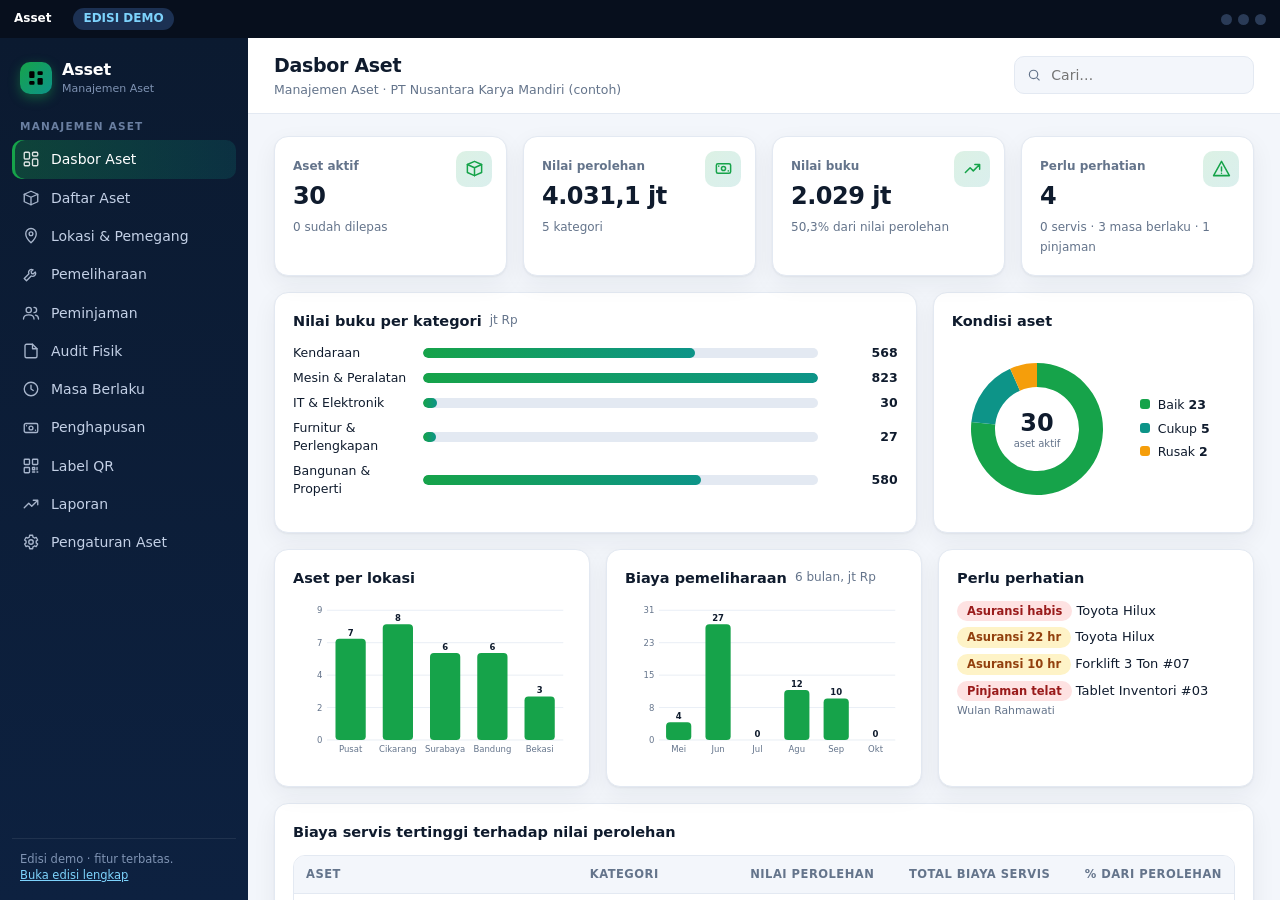
==== demo-app/aset/index.html @ 4419e05c "Landing: Asset sebagai aplikasi kelima, paket 5 aplikasi Rp450.000 Co-Authored-By: Claude Sonnet 5.5" ====
<!doctype html><html lang="id"><head><meta charset="utf-8"><title>Asset</title><meta name="viewport" content="width=device-width,initial-scale=1"><link rel="stylesheet" href="style.css"><style>:root{--brand:#16a34a;--brand2:#0d9488}</style></head><body>
<div class="app"><div class="titlebar"><b id="tt">Asset</b><span class="lic" id="lic"></span><span class="dots"><i></i><i></i><i></i></span></div>
<aside class="side"><div class="brand"><i></i><div>Asset<small>Manajemen Aset</small></div></div><div id="nav"></div><div class="foot" id="ft"></div></aside>
<main class="main"><header class="top"><div><h1 id="h1"></h1><div class="crumb" id="cr"></div></div><span class="sp"></span><label class="search"><svg viewBox="0 0 24 24"><circle cx="11" cy="11" r="7"/><path d="M21 21l-4.3-4.3"/></svg><input id="q" placeholder="Cari…"></label></header><div class="content" id="ct"></div></main></div>
<script src="core.js"></script><script src="qr.js"></script><script src="asset.js"></script><script src="docs.js"></script><script src="app.js"></script></body></html>
---- demo-app/aset/style.css ----
:root{--bg:#f3f6fb;--panel:#fff;--ink:#0f1b2d;--mute:#64748b;--line:#e3e9f2;--side:#0b1a30;--side2:#12284a;--brand:#0ea5a4;--brand2:#2563eb;--ok:#16a34a;--warn:#d97706;--bad:#dc2626;--shadow:0 1px 2px rgba(15,27,45,.05),0 8px 24px rgba(15,27,45,.06);--r:14px}
[data-theme=dark]{--bg:#0a1322;--panel:#111e33;--ink:#e6edf7;--mute:#8da0bd;--line:#1f3250;--shadow:0 1px 2px rgba(0,0,0,.3),0 8px 24px rgba(0,0,0,.25)}
*{box-sizing:border-box}html,body{height:100%;margin:0}
body{font:14px/1.45 "Segoe UI",Inter,system-ui,-apple-system,Roboto,Arial,sans-serif;background:var(--bg);color:var(--ink);overflow:hidden}
button,input,select,textarea{font:inherit;color:inherit}
.app{display:grid;grid-template-columns:248px 1fr;grid-template-rows:38px 1fr;height:100vh}
.titlebar{grid-column:1/3;background:#070f1d;color:#9fb1cc;display:flex;align-items:center;gap:10px;padding:0 14px;font-size:12px;-webkit-app-region:drag;user-select:none}
.titlebar b{color:#fff;font-weight:600}.titlebar .dots{display:flex;gap:6px;margin-left:auto}.titlebar .dots i{width:11px;height:11px;border-radius:50%;background:#2a3b57}
.titlebar .lic{margin-left:12px;padding:2px 10px;border-radius:999px;background:#1c3153;color:#7dd3fc;font-weight:600}.titlebar .lic.full{background:#064e3b;color:#6ee7b7}
.side{background:linear-gradient(180deg,var(--side),#0d2140);color:#c3d0e6;display:flex;flex-direction:column;padding:16px 12px;overflow:auto}
.brand{display:flex;gap:10px;align-items:center;padding:4px 8px 18px;color:#fff;font-weight:700;font-size:16px;letter-spacing:-.2px}
.brand i{width:32px;height:32px;border-radius:10px;background:linear-gradient(135deg,var(--brand),var(--brand2));display:grid;place-items:center;color:#fff;box-shadow:0 4px 12px color-mix(in srgb,var(--brand) 45%,transparent)}.brand i svg{width:18px;height:18px}
.brand small{display:block;font-weight:500;font-size:11px;color:#7f93b3;letter-spacing:0}
.mod{margin:4px 0 14px}.mod h6{margin:0 8px 6px;font-size:10.5px;letter-spacing:1.2px;text-transform:uppercase;color:#6a7fa1}
.nav{display:flex;align-items:center;gap:11px;width:100%;padding:9px 10px;border-radius:10px;border:0;background:transparent;color:#c3d0e6;cursor:pointer;text-align:left;font-weight:500}
.nav svg{width:18px;height:18px;flex:none;stroke:currentColor;fill:none;stroke-width:1.8;stroke-linecap:round;stroke-linejoin:round;opacity:.85}
.nav:hover{background:rgba(255,255,255,.06)}.nav.on{background:linear-gradient(90deg,color-mix(in srgb,var(--brand) 30%,transparent),color-mix(in srgb,var(--brand2) 18%,transparent));color:#fff;box-shadow:inset 3px 0 0 var(--brand)}
.nav .bd{margin-left:auto;background:var(--brand);color:#04201f;font-size:11px;font-weight:700;border-radius:999px;padding:1px 8px}
.nav.soon{opacity:.45;cursor:default}.nav.soon:hover{background:transparent}
.side .foot{margin-top:auto;padding:12px 8px 0;font-size:11.5px;color:#7f93b3;border-top:1px solid rgba(255,255,255,.08)}
.main{display:flex;flex-direction:column;min-width:0;overflow:hidden}
.top{display:flex;align-items:center;gap:14px;padding:14px 26px;background:var(--panel);border-bottom:1px solid var(--line)}
.top h1{font-size:19px;margin:0;letter-spacing:-.3px}.top .crumb{color:var(--mute);font-size:12.5px;margin-top:1px}
.top .sp{flex:1}.search{display:flex;align-items:center;gap:8px;background:var(--bg);border:1px solid var(--line);border-radius:10px;padding:7px 12px;min-width:240px}
.search input{border:0;background:transparent;outline:0;width:100%}.search svg{width:16px;height:16px;stroke:var(--mute);fill:none;stroke-width:2}
.content{flex:1;overflow:auto;padding:22px 26px 40px}
.btn{display:inline-flex;align-items:center;gap:7px;padding:8px 14px;border-radius:10px;border:1px solid var(--line);background:var(--panel);cursor:pointer;font-weight:600;font-size:13px}
.btn:hover{border-color:var(--brand)}.btn.pri{background:linear-gradient(135deg,var(--brand),var(--brand2));color:#fff;border:0}.btn.pri:hover{filter:brightness(1.07)}
.btn.sm{padding:5px 10px;font-size:12px}.btn.dng{color:var(--bad)}.btn.lk::after{content:"";width:11px;height:11px;background:currentColor;opacity:.6;-webkit-mask:url("data:image/svg+xml,%3Csvg xmlns='http://www.w3.org/2000/svg' viewBox='0 0 24 24'%3E%3Cpath d='M7 10V7a5 5 0 0 1 10 0v3h1a1 1 0 0 1 1 1v9a1 1 0 0 1-1 1H6a1 1 0 0 1-1-1v-9a1 1 0 0 1 1-1z'/%3E%3C/svg%3E") center/contain no-repeat;mask:url("data:image/svg+xml,%3Csvg xmlns='http://www.w3.org/2000/svg' viewBox='0 0 24 24'%3E%3Cpath d='M7 10V7a5 5 0 0 1 10 0v3h1a1 1 0 0 1 1 1v9a1 1 0 0 1-1 1H6a1 1 0 0 1-1-1v-9a1 1 0 0 1 1-1z'/%3E%3C/svg%3E") center/contain no-repeat}
.card{background:var(--panel);border:1px solid var(--line);border-radius:var(--r);box-shadow:var(--shadow);padding:18px}
.card h3{margin:0 0 12px;font-size:14.5px;display:flex;align-items:center;gap:8px}.card h3 small{font-weight:500;color:var(--mute)}
.grid{display:grid;gap:16px}.g2{grid-template-columns:repeat(2,1fr)}.g3{grid-template-columns:repeat(3,1fr)}.g4{grid-template-columns:repeat(4,1fr)}.g32{grid-template-columns:2fr 1fr}
.kpi{position:relative;overflow:hidden}.kpi small{color:var(--mute);font-weight:600;font-size:12px}.kpi b{display:block;font-size:24px;letter-spacing:-.5px;margin:4px 0 2px}.kpi .d{font-size:12px;color:var(--mute)}
.kpi .ico{position:absolute;right:14px;top:14px;width:36px;height:36px;border-radius:10px;display:grid;place-items:center;background:linear-gradient(135deg,color-mix(in srgb,var(--brand) 15%,transparent),color-mix(in srgb,var(--brand2) 15%,transparent));color:var(--brand)}
.kpi .ico svg{width:19px;height:19px;stroke:currentColor;fill:none;stroke-width:1.9;stroke-linecap:round;stroke-linejoin:round}
.tools{display:flex;gap:10px;align-items:center;flex-wrap:wrap;margin-bottom:14px}.tools .sp{flex:1}
.inp,.sel{padding:8px 11px;border:1px solid var(--line);border-radius:10px;background:var(--panel);outline:0;min-width:0}.inp:focus,.sel:focus{border-color:var(--brand);box-shadow:0 0 0 3px color-mix(in srgb,var(--brand) 15%,transparent)}
.tbl{overflow:auto;border:1px solid var(--line);border-radius:12px;background:var(--panel)}
table{border-collapse:collapse;width:100%;font-size:13px}th{position:sticky;top:0;background:var(--bg);text-align:left;font-size:11.5px;text-transform:uppercase;letter-spacing:.5px;color:var(--mute);padding:10px 12px;border-bottom:1px solid var(--line);white-space:nowrap;cursor:pointer;user-select:none}
td{padding:9px 12px;border-bottom:1px solid var(--line);white-space:nowrap}tr:hover td{background:rgba(14,165,164,.05)}td.n,th.n{text-align:right;font-variant-numeric:tabular-nums}
tr.clk{cursor:pointer}tfoot td{font-weight:700;background:var(--bg)}
.pill{display:inline-block;padding:2px 10px;border-radius:999px;font-size:11.5px;font-weight:700}.p-ok{background:#dcfce7;color:#166534}.p-warn{background:#fef3c7;color:#92400e}.p-bad{background:#fee2e2;color:#991b1b}.p-info{background:#dbeafe;color:#1e40af}.p-mut{background:#e8edf5;color:#475569}
[data-theme=dark] .p-ok{background:#052e1a;color:#86efac}[data-theme=dark] .p-warn{background:#3a2a05;color:#fcd34d}[data-theme=dark] .p-bad{background:#3b0d0d;color:#fca5a5}[data-theme=dark] .p-info{background:#0d2547;color:#93c5fd}[data-theme=dark] .p-mut{background:#1c2c47;color:#aab8d0}
.av{display:inline-grid;place-items:center;width:28px;height:28px;border-radius:50%;background:linear-gradient(135deg,var(--brand),var(--brand2));color:#fff;font-size:11px;font-weight:700;margin-right:9px;vertical-align:middle}
.mask{position:fixed;inset:0;background:rgba(7,15,29,.55);display:grid;place-items:center;z-index:50;backdrop-filter:blur(3px)}
.modal{background:var(--panel);border-radius:16px;width:min(720px,94vw);max-height:90vh;overflow:auto;box-shadow:0 30px 80px rgba(0,0,0,.4)}
.modal header{display:flex;align-items:center;padding:16px 22px;border-bottom:1px solid var(--line)}.modal header h2{margin:0;font-size:17px}.modal header .x{margin-left:auto;cursor:pointer;border:0;background:none;font-size:20px;color:var(--mute)}
.modal .body{padding:20px 22px}.modal footer{padding:14px 22px;border-top:1px solid var(--line);display:flex;justify-content:flex-end;gap:10px}
.form{display:grid;grid-template-columns:repeat(2,1fr);gap:14px}.form label{display:block;font-size:12px;font-weight:600;color:var(--mute);margin-bottom:4px}.form .inp,.form .sel{width:100%}.form .full{grid-column:1/3}
.toast{position:fixed;right:22px;bottom:22px;background:#0b1a30;color:#fff;padding:12px 18px;border-radius:12px;box-shadow:var(--shadow);z-index:80;border-left:4px solid var(--brand);animation:in .2s}
@keyframes in{from{transform:translateY(10px);opacity:0}}
.bar-h{display:grid;grid-template-columns:120px 1fr 70px;gap:10px;align-items:center;margin:7px 0;font-size:12.5px}.bar-h div{height:10px;border-radius:6px;background:var(--line);overflow:hidden}.bar-h i{display:block;height:100%;border-radius:6px;background:linear-gradient(90deg,var(--brand),var(--brand2))}.bar-h b{text-align:right}
.kan{display:grid;grid-template-columns:repeat(6,minmax(190px,1fr));gap:12px;overflow:auto;padding-bottom:6px}.col{background:var(--bg);border-radius:12px;padding:10px;min-height:260px}.col h5{margin:0 0 8px;font-size:12px;text-transform:uppercase;letter-spacing:.6px;color:var(--mute);display:flex;justify-content:space-between}
.cd{background:var(--panel);border:1px solid var(--line);border-radius:10px;padding:10px;margin-bottom:8px;box-shadow:0 1px 2px rgba(0,0,0,.04)}.cd b{display:block;font-size:13px}.cd small{color:var(--mute)}.cd .mv{display:flex;gap:6px;margin-top:8px}
.nb{display:grid;grid-template-columns:90px repeat(3,1fr);gap:8px}.nb .h{font-weight:700;font-size:12px;color:var(--mute);display:grid;place-items:center;text-align:center}.nb .c{border-radius:12px;padding:12px;min-height:96px;border:1px solid var(--line)}.nb .c b{display:block}.nb .c .n{font-size:26px;font-weight:800;letter-spacing:-1px}
.tabs{display:flex;gap:6px;margin-bottom:14px;border-bottom:1px solid var(--line)}.tabs button{border:0;background:none;padding:9px 14px;cursor:pointer;color:var(--mute);font-weight:600;border-bottom:2px solid transparent}.tabs button.on{color:var(--brand);border-color:var(--brand)}
.slip{background:#fff;color:#111;padding:26px;font-size:13px}.slip h2{margin:0}.slip table td,.slip table th{padding:6px 8px;border-bottom:1px solid #e5e7eb;white-space:normal;position:static;background:#fff;color:#111;text-transform:none;font-size:13px;letter-spacing:0}
.note{background:rgba(217,119,6,.1);border:1px solid rgba(217,119,6,.35);color:var(--warn);padding:10px 14px;border-radius:10px;font-size:12.5px;margin-bottom:14px}
.empty{padding:40px;text-align:center;color:var(--mute)}
svg.ch text{fill:var(--mute);font-size:11px}
@media print{body{overflow:visible;background:#fff}.app>*:not(.mask){display:none!important}.mask{position:static;background:#fff;display:block;backdrop-filter:none}.modal{box-shadow:none;width:100%;max-height:none}.modal header,.modal footer{display:none}}
@media(max-width:1100px){.g4{grid-template-columns:repeat(2,1fr)}.g32,.g3{grid-template-columns:1fr}}

.btn{white-space:nowrap}.btn svg{width:15px;height:15px;stroke:currentColor;fill:none;stroke-width:2}
textarea.inp{width:100%;resize:vertical;font-family:inherit}
/* tabel lebar: kolom pertama tetap terlihat saat digeser */
.tbl td:first-child{position:sticky;left:0;background:var(--panel);z-index:1;box-shadow:1px 0 0 var(--line)}.tbl th:first-child{left:0;z-index:3}.tbl tr:hover td:first-child{background:#eef7f8}[data-theme=dark] .tbl tr:hover td:first-child{background:#13294a}.tbl tfoot td:first-child{background:var(--bg)}
/* layar kecil */
@media(max-width:900px){.app{grid-template-columns:64px 1fr}.side{padding:12px 6px;align-items:center}.side .brand div,.side .mod h6,.side .nav span,.side .foot{display:none}.side .brand{padding:4px 0 12px}.nav{justify-content:center;padding:10px}.top{padding:12px 16px}.content{padding:16px}.search{display:none}.g2,.g3,.g32{grid-template-columns:1fr}.mod-grid{grid-template-columns:1fr}.cal{overflow:auto}}
@media(max-width:640px){.g4{grid-template-columns:1fr}.form{grid-template-columns:1fr}.form .full{grid-column:1}.modal{width:calc(100vw - 24px)!important;max-width:none}.top h1{font-size:18px}.tools{flex-wrap:wrap}}
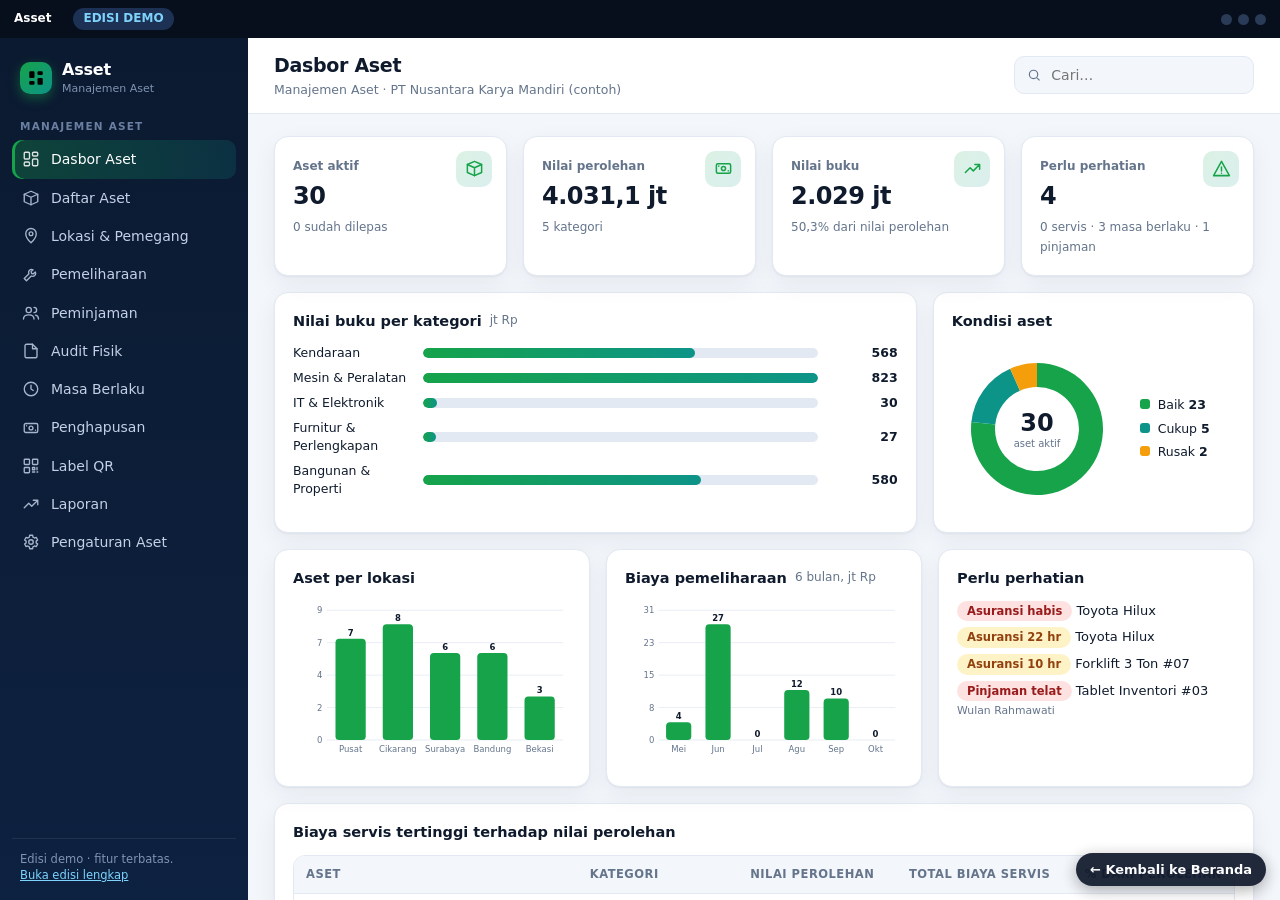
==== commit f04e1ac7: "Demo: tombol Kembali ke Beranda Co-Authored-By: Claude Sonnet 5.5 <noreply@anthropic.com> Claude-Ses" ====
--- a/demo-app/aset/index.html
+++ b/demo-app/aset/index.html
@@ -2,4 +2,4 @@
 <div class="app"><div class="titlebar"><b id="tt">Asset</b><span class="lic" id="lic"></span><span class="dots"><i></i><i></i><i></i></span></div>
 <aside class="side"><div class="brand"><i></i><div>Asset<small>Manajemen Aset</small></div></div><div id="nav"></div><div class="foot" id="ft"></div></aside>
 <main class="main"><header class="top"><div><h1 id="h1"></h1><div class="crumb" id="cr"></div></div><span class="sp"></span><label class="search"><svg viewBox="0 0 24 24"><circle cx="11" cy="11" r="7"/><path d="M21 21l-4.3-4.3"/></svg><input id="q" placeholder="Cari…"></label></header><div class="content" id="ct"></div></main></div>
-<script src="core.js"></script><script src="qr.js"></script><script src="asset.js"></script><script src="docs.js"></script><script src="app.js"></script></body></html>
+<script src="core.js"></script><script src="qr.js"></script><script src="asset.js"></script><script src="docs.js"></script><script src="app.js"></script><a id="homeback" href="../../index.html" style="position:fixed;right:14px;bottom:14px;z-index:99999;background:#0f172a;color:#fff;padding:9px 14px;border-radius:999px;font:600 13px system-ui,sans-serif;text-decoration:none;box-shadow:0 4px 16px rgba(0,0,0,.35);opacity:.92">← Kembali ke Beranda</a></body></html>
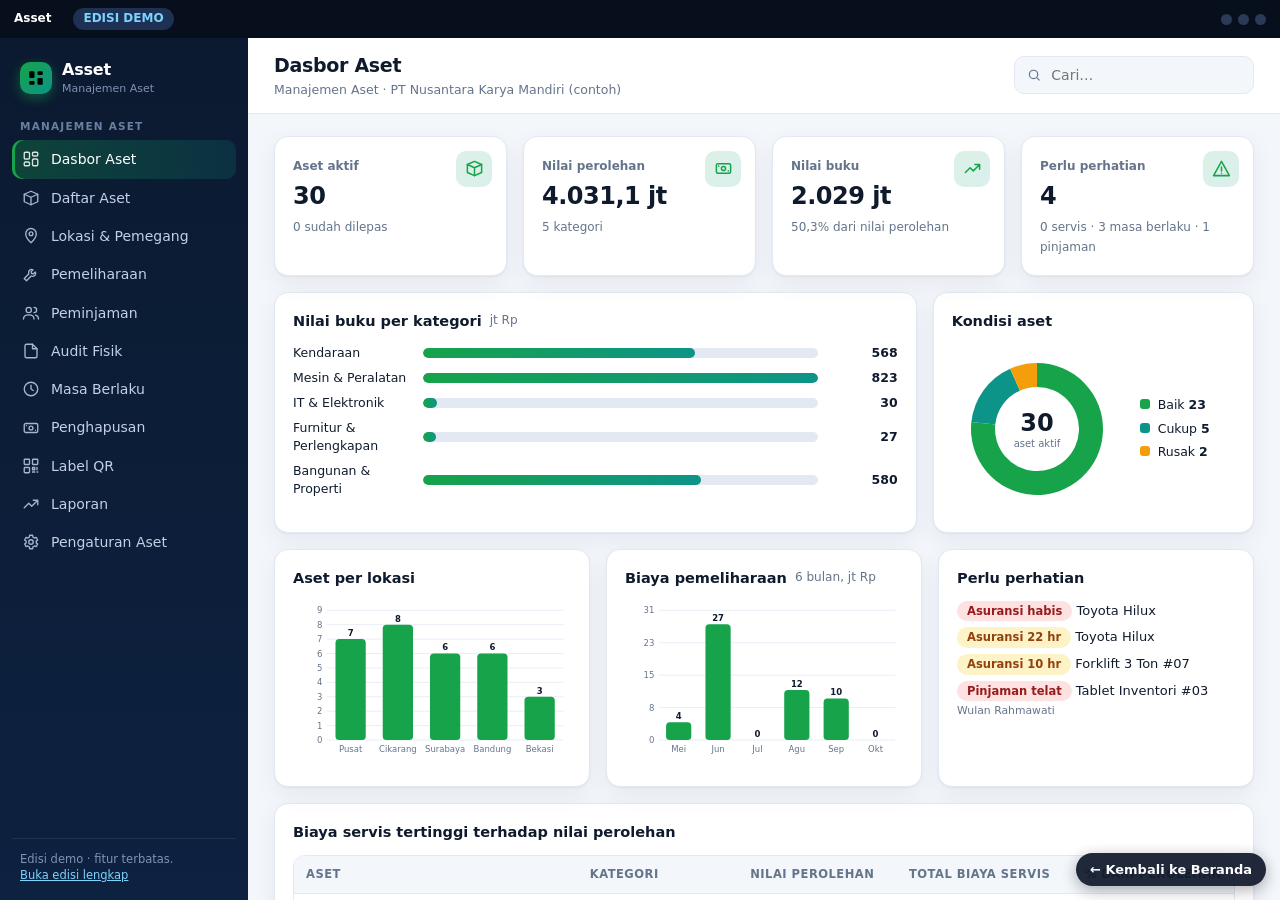
==== commit d4a3a4e7: "Gabungkan file bersama 5 demo app ke demo-app/shared Co-Authored-By: Claude Sonnet 5.5 <noreply@anth" ====
--- a/demo-app/aset/index.html
+++ b/demo-app/aset/index.html
@@ -1,5 +1,5 @@
-<!doctype html><html lang="id"><head><meta charset="utf-8"><title>Asset</title><meta name="viewport" content="width=device-width,initial-scale=1"><link rel="stylesheet" href="style.css"><style>:root{--brand:#16a34a;--brand2:#0d9488}</style></head><body>
+<!doctype html><html lang="id"><head><meta charset="utf-8"><title>Asset</title><meta name="viewport" content="width=device-width,initial-scale=1"><link rel="stylesheet" href="../shared/style.css"><style>:root{--brand:#16a34a;--brand2:#0d9488}</style></head><body>
 <div class="app"><div class="titlebar"><b id="tt">Asset</b><span class="lic" id="lic"></span><span class="dots"><i></i><i></i><i></i></span></div>
 <aside class="side"><div class="brand"><i></i><div>Asset<small>Manajemen Aset</small></div></div><div id="nav"></div><div class="foot" id="ft"></div></aside>
 <main class="main"><header class="top"><div><h1 id="h1"></h1><div class="crumb" id="cr"></div></div><span class="sp"></span><label class="search"><svg viewBox="0 0 24 24"><circle cx="11" cy="11" r="7"/><path d="M21 21l-4.3-4.3"/></svg><input id="q" placeholder="Cari…"></label></header><div class="content" id="ct"></div></main></div>
-<script src="core.js"></script><script src="qr.js"></script><script src="asset.js"></script><script src="docs.js"></script><script src="app.js"></script><a id="homeback" href="../../index.html" style="position:fixed;right:14px;bottom:14px;z-index:99999;background:#0f172a;color:#fff;padding:9px 14px;border-radius:999px;font:600 13px system-ui,sans-serif;text-decoration:none;box-shadow:0 4px 16px rgba(0,0,0,.35);opacity:.92">← Kembali ke Beranda</a></body></html>
+<script src="config.js"></script><script src="../shared/core.js"></script><script src="qr.js"></script><script src="asset.js"></script><script src="../shared/docs.js"></script><script src="../shared/app.js"></script><a id="homeback" href="../../index.html" style="position:fixed;right:14px;bottom:14px;z-index:99999;background:#0f172a;color:#fff;padding:9px 14px;border-radius:999px;font:600 13px system-ui,sans-serif;text-decoration:none;box-shadow:0 4px 16px rgba(0,0,0,.35);opacity:.92">← Kembali ke Beranda</a></body></html>
--- a/demo-app/shared/style.css
+++ b/demo-app/shared/style.css
@@ -0,0 +1,73 @@
+:root{--bg:#f3f6fb;--panel:#fff;--ink:#0f1b2d;--mute:#64748b;--line:#e3e9f2;--side:#0b1a30;--side2:#12284a;--brand:#0ea5a4;--brand2:#2563eb;--ok:#16a34a;--warn:#d97706;--bad:#dc2626;--shadow:0 1px 2px rgba(15,27,45,.05),0 8px 24px rgba(15,27,45,.06);--r:14px}
+[data-theme=dark]{--bg:#0a1322;--panel:#111e33;--ink:#e6edf7;--mute:#8da0bd;--line:#1f3250;--shadow:0 1px 2px rgba(0,0,0,.3),0 8px 24px rgba(0,0,0,.25)}
+*{box-sizing:border-box}html,body{height:100%;margin:0}
+body{font:14px/1.45 "Segoe UI",Inter,system-ui,-apple-system,Roboto,Arial,sans-serif;background:var(--bg);color:var(--ink);overflow:hidden}
+button,input,select,textarea{font:inherit;color:inherit}
+.app{display:grid;grid-template-columns:248px 1fr;grid-template-rows:38px 1fr;height:100vh}
+.titlebar{grid-column:1/3;background:#070f1d;color:#9fb1cc;display:flex;align-items:center;gap:10px;padding:0 14px;font-size:12px;-webkit-app-region:drag;user-select:none}
+.titlebar b{color:#fff;font-weight:600}.titlebar .dots{display:flex;gap:6px;margin-left:auto}.titlebar .dots i{width:11px;height:11px;border-radius:50%;background:#2a3b57}
+.titlebar .lic{margin-left:12px;padding:2px 10px;border-radius:999px;background:#1c3153;color:#7dd3fc;font-weight:600}.titlebar .lic.full{background:#064e3b;color:#6ee7b7}
+.side{background:linear-gradient(180deg,var(--side),#0d2140);color:#c3d0e6;display:flex;flex-direction:column;padding:16px 12px;overflow:auto}
+.brand{display:flex;gap:10px;align-items:center;padding:4px 8px 18px;color:#fff;font-weight:700;font-size:16px;letter-spacing:-.2px}
+.brand i{width:32px;height:32px;border-radius:10px;background:linear-gradient(135deg,var(--brand),var(--brand2));display:grid;place-items:center;color:#fff;box-shadow:0 4px 12px color-mix(in srgb,var(--brand) 45%,transparent)}.brand i svg{width:18px;height:18px}
+.brand small{display:block;font-weight:500;font-size:11px;color:#7f93b3;letter-spacing:0}
+.mod{margin:4px 0 14px}.mod h6{margin:0 8px 6px;font-size:10.5px;letter-spacing:1.2px;text-transform:uppercase;color:#6a7fa1}
+.nav{display:flex;align-items:center;gap:11px;width:100%;padding:9px 10px;border-radius:10px;border:0;background:transparent;color:#c3d0e6;cursor:pointer;text-align:left;font-weight:500}
+.nav svg{width:18px;height:18px;flex:none;stroke:currentColor;fill:none;stroke-width:1.8;stroke-linecap:round;stroke-linejoin:round;opacity:.85}
+.nav:hover{background:rgba(255,255,255,.06)}.nav.on{background:linear-gradient(90deg,color-mix(in srgb,var(--brand) 30%,transparent),color-mix(in srgb,var(--brand2) 18%,transparent));color:#fff;box-shadow:inset 3px 0 0 var(--brand)}
+.nav .bd{margin-left:auto;background:var(--brand);color:#04201f;font-size:11px;font-weight:700;border-radius:999px;padding:1px 8px}
+.nav.soon{opacity:.45;cursor:default}.nav.soon:hover{background:transparent}
+.side .foot{margin-top:auto;padding:12px 8px 0;font-size:11.5px;color:#7f93b3;border-top:1px solid rgba(255,255,255,.08)}
+.main{display:flex;flex-direction:column;min-width:0;overflow:hidden}
+.top{display:flex;align-items:center;gap:14px;padding:14px 26px;background:var(--panel);border-bottom:1px solid var(--line)}
+.top h1{font-size:19px;margin:0;letter-spacing:-.3px}.top .crumb{color:var(--mute);font-size:12.5px;margin-top:1px}
+.top .sp{flex:1}.search{display:flex;align-items:center;gap:8px;background:var(--bg);border:1px solid var(--line);border-radius:10px;padding:7px 12px;min-width:240px}
+.search input{border:0;background:transparent;outline:0;width:100%}.search svg{width:16px;height:16px;stroke:var(--mute);fill:none;stroke-width:2}
+.content{flex:1;overflow:auto;padding:22px 26px 40px}
+.btn{display:inline-flex;align-items:center;gap:7px;padding:8px 14px;border-radius:10px;border:1px solid var(--line);background:var(--panel);cursor:pointer;font-weight:600;font-size:13px}
+.btn:hover{border-color:var(--brand)}.btn.pri{background:linear-gradient(135deg,var(--brand),var(--brand2));color:#fff;border:0}.btn.pri:hover{filter:brightness(1.07)}
+.btn.sm{padding:5px 10px;font-size:12px}.btn.dng{color:var(--bad)}.btn.lk::after{content:"";width:11px;height:11px;background:currentColor;opacity:.6;-webkit-mask:url("data:image/svg+xml,%3Csvg xmlns='http://www.w3.org/2000/svg' viewBox='0 0 24 24'%3E%3Cpath d='M7 10V7a5 5 0 0 1 10 0v3h1a1 1 0 0 1 1 1v9a1 1 0 0 1-1 1H6a1 1 0 0 1-1-1v-9a1 1 0 0 1 1-1z'/%3E%3C/svg%3E") center/contain no-repeat;mask:url("data:image/svg+xml,%3Csvg xmlns='http://www.w3.org/2000/svg' viewBox='0 0 24 24'%3E%3Cpath d='M7 10V7a5 5 0 0 1 10 0v3h1a1 1 0 0 1 1 1v9a1 1 0 0 1-1 1H6a1 1 0 0 1-1-1v-9a1 1 0 0 1 1-1z'/%3E%3C/svg%3E") center/contain no-repeat}
+.card{background:var(--panel);border:1px solid var(--line);border-radius:var(--r);box-shadow:var(--shadow);padding:18px}
+.card h3{margin:0 0 12px;font-size:14.5px;display:flex;align-items:center;gap:8px}.card h3 small{font-weight:500;color:var(--mute)}
+.grid{display:grid;gap:16px}.g2{grid-template-columns:repeat(2,1fr)}.g3{grid-template-columns:repeat(3,1fr)}.g4{grid-template-columns:repeat(4,1fr)}.g32{grid-template-columns:2fr 1fr}
+.kpi{position:relative;overflow:hidden}.kpi small{color:var(--mute);font-weight:600;font-size:12px}.kpi b{display:block;font-size:24px;letter-spacing:-.5px;margin:4px 0 2px}.kpi .d{font-size:12px;color:var(--mute)}
+.kpi .ico{position:absolute;right:14px;top:14px;width:36px;height:36px;border-radius:10px;display:grid;place-items:center;background:linear-gradient(135deg,color-mix(in srgb,var(--brand) 15%,transparent),color-mix(in srgb,var(--brand2) 15%,transparent));color:var(--brand)}
+.kpi .ico svg{width:19px;height:19px;stroke:currentColor;fill:none;stroke-width:1.9;stroke-linecap:round;stroke-linejoin:round}
+.tools{display:flex;gap:10px;align-items:center;flex-wrap:wrap;margin-bottom:14px}.tools .sp{flex:1}
+.inp,.sel{padding:8px 11px;border:1px solid var(--line);border-radius:10px;background:var(--panel);outline:0;min-width:0}.inp:focus,.sel:focus{border-color:var(--brand);box-shadow:0 0 0 3px color-mix(in srgb,var(--brand) 15%,transparent)}
+.tbl{overflow:auto;border:1px solid var(--line);border-radius:12px;background:var(--panel)}
+table{border-collapse:collapse;width:100%;font-size:13px}th{position:sticky;top:0;background:var(--bg);text-align:left;font-size:11.5px;text-transform:uppercase;letter-spacing:.5px;color:var(--mute);padding:10px 12px;border-bottom:1px solid var(--line);white-space:nowrap;cursor:pointer;user-select:none}
+td{padding:9px 12px;border-bottom:1px solid var(--line);white-space:nowrap}tr:hover td{background:rgba(14,165,164,.05)}td.n,th.n{text-align:right;font-variant-numeric:tabular-nums}
+tr.clk{cursor:pointer}tfoot td{font-weight:700;background:var(--bg)}
+.pill{display:inline-block;padding:2px 10px;border-radius:999px;font-size:11.5px;font-weight:700}.p-ok{background:#dcfce7;color:#166534}.p-warn{background:#fef3c7;color:#92400e}.p-bad{background:#fee2e2;color:#991b1b}.p-info{background:#dbeafe;color:#1e40af}.p-mut{background:#e8edf5;color:#475569}
+[data-theme=dark] .p-ok{background:#052e1a;color:#86efac}[data-theme=dark] .p-warn{background:#3a2a05;color:#fcd34d}[data-theme=dark] .p-bad{background:#3b0d0d;color:#fca5a5}[data-theme=dark] .p-info{background:#0d2547;color:#93c5fd}[data-theme=dark] .p-mut{background:#1c2c47;color:#aab8d0}
+.av{display:inline-grid;place-items:center;width:28px;height:28px;border-radius:50%;background:linear-gradient(135deg,var(--brand),var(--brand2));color:#fff;font-size:11px;font-weight:700;margin-right:9px;vertical-align:middle}
+.mask{position:fixed;inset:0;background:rgba(7,15,29,.55);display:grid;place-items:center;z-index:50;backdrop-filter:blur(3px)}
+.modal{background:var(--panel);border-radius:16px;width:min(720px,94vw);max-height:90vh;overflow:auto;box-shadow:0 30px 80px rgba(0,0,0,.4)}
+.modal header{display:flex;align-items:center;padding:16px 22px;border-bottom:1px solid var(--line)}.modal header h2{margin:0;font-size:17px}.modal header .x{margin-left:auto;cursor:pointer;border:0;background:none;font-size:20px;color:var(--mute)}
+.modal .body{padding:20px 22px}.modal footer{padding:14px 22px;border-top:1px solid var(--line);display:flex;justify-content:flex-end;gap:10px}
+.form{display:grid;grid-template-columns:repeat(2,1fr);gap:14px}.form label{display:block;font-size:12px;font-weight:600;color:var(--mute);margin-bottom:4px}.form .inp,.form .sel{width:100%}.form .full{grid-column:1/3}
+.toast{position:fixed;right:22px;bottom:22px;background:#0b1a30;color:#fff;padding:12px 18px;border-radius:12px;box-shadow:var(--shadow);z-index:80;border-left:4px solid var(--brand);animation:in .2s}
+@keyframes in{from{transform:translateY(10px);opacity:0}}
+.bar-h{display:grid;grid-template-columns:120px 1fr 70px;gap:10px;align-items:center;margin:7px 0;font-size:12.5px}.bar-h div{height:10px;border-radius:6px;background:var(--line);overflow:hidden}.bar-h i{display:block;height:100%;border-radius:6px;background:linear-gradient(90deg,var(--brand),var(--brand2))}.bar-h b{text-align:right}
+.kan{display:grid;grid-template-columns:repeat(6,minmax(190px,1fr));gap:12px;overflow:auto;padding-bottom:6px}.col{background:var(--bg);border-radius:12px;padding:10px;min-height:260px}.col h5{margin:0 0 8px;font-size:12px;text-transform:uppercase;letter-spacing:.6px;color:var(--mute);display:flex;justify-content:space-between}
+.cd{background:var(--panel);border:1px solid var(--line);border-radius:10px;padding:10px;margin-bottom:8px;box-shadow:0 1px 2px rgba(0,0,0,.04)}.cd b{display:block;font-size:13px}.cd small{color:var(--mute)}.cd .mv{display:flex;gap:6px;margin-top:8px}
+.nb{display:grid;grid-template-columns:90px repeat(3,1fr);gap:8px}.nb .h{font-weight:700;font-size:12px;color:var(--mute);display:grid;place-items:center;text-align:center}.nb .c{border-radius:12px;padding:12px;min-height:96px;border:1px solid var(--line)}.nb .c b{display:block}.nb .c .n{font-size:26px;font-weight:800;letter-spacing:-1px}
+.tabs{display:flex;gap:6px;margin-bottom:14px;border-bottom:1px solid var(--line)}.tabs button{border:0;background:none;padding:9px 14px;cursor:pointer;color:var(--mute);font-weight:600;border-bottom:2px solid transparent}.tabs button.on{color:var(--brand);border-color:var(--brand)}
+.slip{background:#fff;color:#111;padding:26px;font-size:13px}.slip h2{margin:0}.slip table td,.slip table th{padding:6px 8px;border-bottom:1px solid #e5e7eb;white-space:normal;position:static;background:#fff;color:#111;text-transform:none;font-size:13px;letter-spacing:0}
+.note{background:rgba(217,119,6,.1);border:1px solid rgba(217,119,6,.35);color:var(--warn);padding:10px 14px;border-radius:10px;font-size:12.5px;margin-bottom:14px}
+.empty{padding:40px;text-align:center;color:var(--mute)}
+svg.ch text{fill:var(--mute);font-size:11px}
+@media print{body{overflow:visible;background:#fff}.app>*:not(.mask){display:none!important}.mask{position:static;background:#fff;display:block;backdrop-filter:none}.modal{box-shadow:none;width:100%;max-height:none}.modal header,.modal footer{display:none}}
+@media(max-width:1100px){.g4{grid-template-columns:repeat(2,1fr)}.g32,.g3{grid-template-columns:1fr}}
+
+.btn{white-space:nowrap}.btn svg{width:15px;height:15px;stroke:currentColor;fill:none;stroke-width:2}
+textarea.inp{width:100%;resize:vertical;font-family:inherit}
+/* tabel lebar: kolom pertama tetap terlihat saat digeser */
+.tbl td:first-child{position:sticky;left:0;background:var(--panel);z-index:1;box-shadow:1px 0 0 var(--line)}.tbl th:first-child{left:0;z-index:3}.tbl tr:hover td:first-child{background:#eef7f8}[data-theme=dark] .tbl tr:hover td:first-child{background:#13294a}.tbl tfoot td:first-child{background:var(--bg)}
+/* layar kecil */
+@media(max-width:900px){.app{grid-template-columns:64px 1fr}.side{padding:12px 6px;align-items:center}.side .brand div,.side .mod h6,.side .nav span,.side .foot{display:none}.side .brand{padding:4px 0 12px}.nav{justify-content:center;padding:10px}.top{padding:12px 16px}.content{padding:16px}.search{display:none}.g2,.g3,.g32{grid-template-columns:1fr}.mod-grid{grid-template-columns:1fr}.cal{overflow:auto}}
+@media(max-width:640px){.g4{grid-template-columns:1fr}.form{grid-template-columns:1fr}.form .full{grid-column:1}.modal{width:calc(100vw - 24px)!important;max-width:none}.top h1{font-size:18px}.tools{flex-wrap:wrap}}
+/* mobile: label menu + tombol kembali ringkas */
+@media(max-width:900px){.app{grid-template-columns:72px 1fr}.side .nav{flex-direction:column;gap:3px;padding:8px 2px;width:100%}.side .nav span{display:block;font-size:9.5px;line-height:1.15;max-width:66px;overflow:hidden;text-overflow:ellipsis;white-space:nowrap;text-align:center}}
+@media(max-width:640px){#homeback{font-size:0!important;width:40px;height:40px;padding:0!important;display:flex;align-items:center;justify-content:center;right:10px!important;bottom:10px!important;opacity:.75!important}#homeback::before{content:"←";font-size:18px}}
